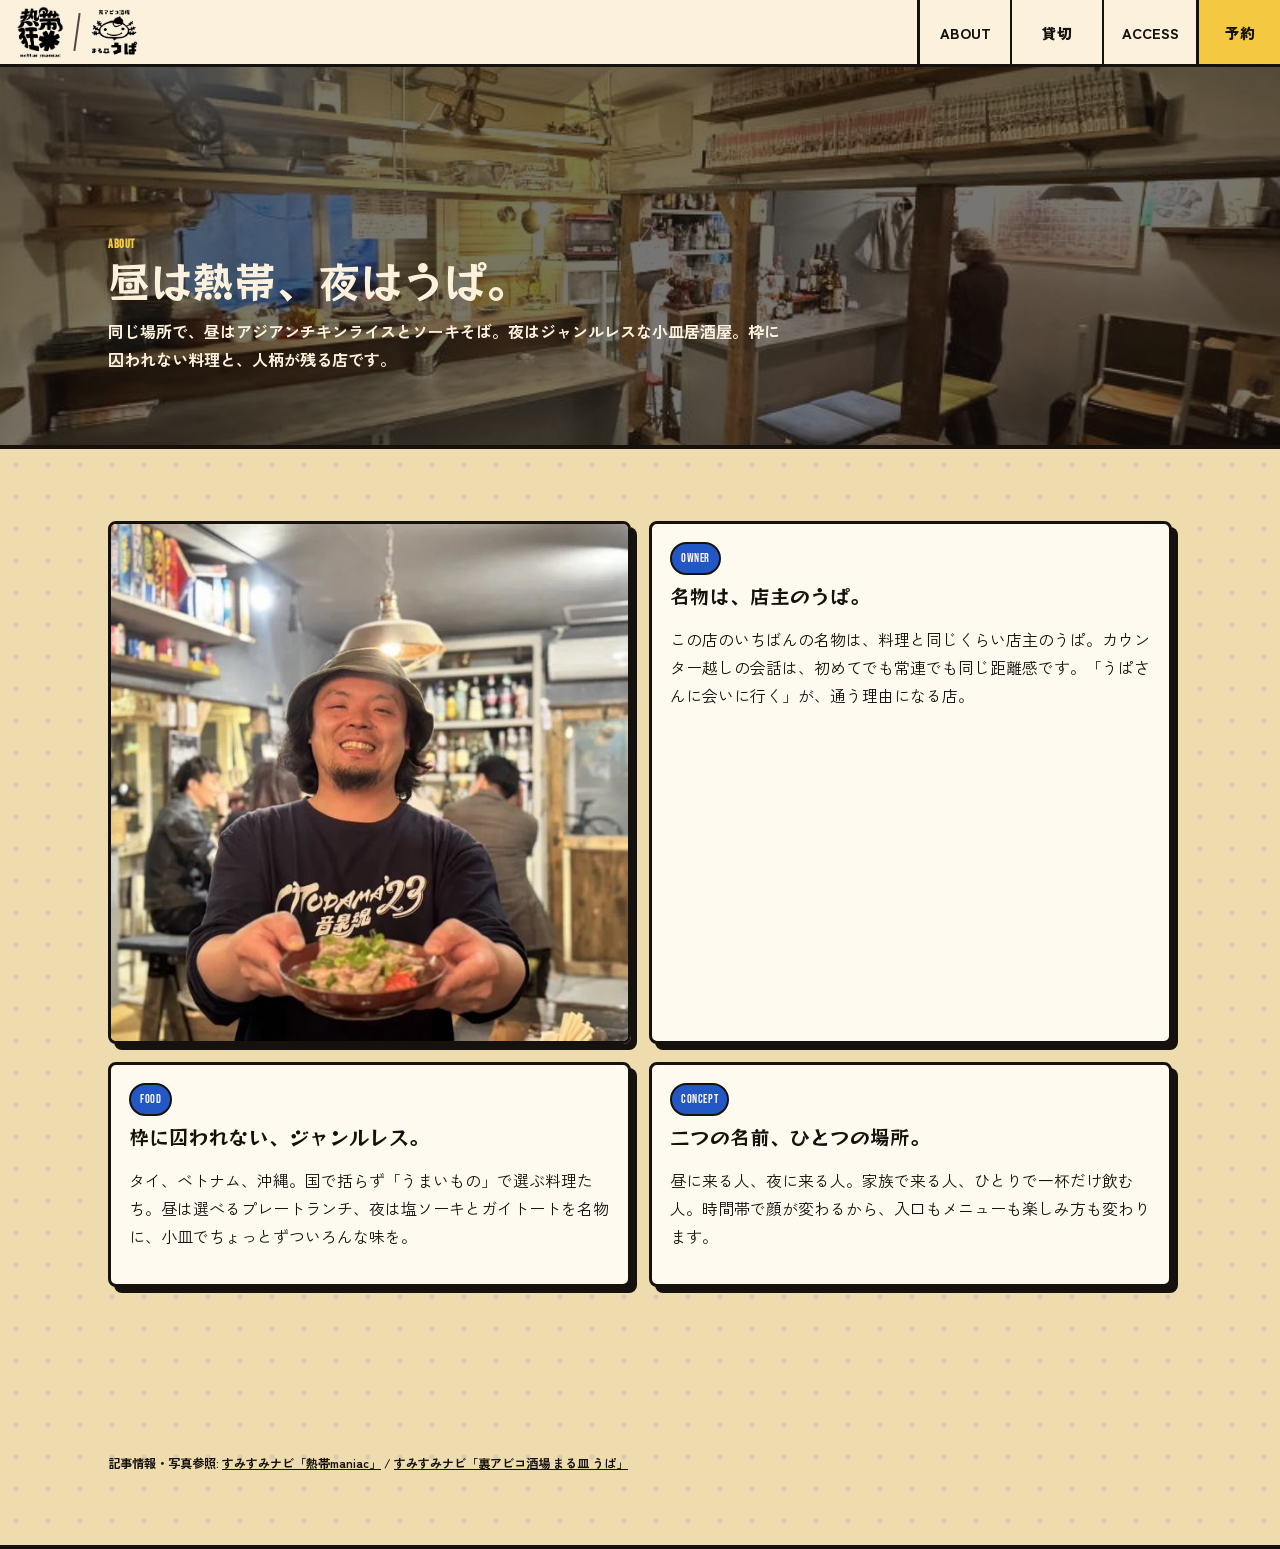
==== about.html @ b8cd82f9 "Add files via upload" ====
<!doctype html>
<html lang="ja">
  <head>
    <meta charset="utf-8" />
    <meta name="viewport" content="width=device-width, initial-scale=1, viewport-fit=cover" />
    <meta name="description" content="熱帯maniac / まる皿うぱのコンセプトと、昼夜で名前が変わる店のこと。" />
    <title>ABOUT | 熱帯maniac / まる皿うぱ</title>
    <link rel="icon" href="assets/favicon-32.png" type="image/png" sizes="32x32" />
    <link rel="apple-touch-icon" href="assets/favicon-180.png" />
    <!-- OGP: 公開ドメインが決まったら og:image を絶対URLに差し替える -->
    <meta property="og:type" content="website" />
    <meta property="og:site_name" content="熱帯maniac / まる皿うぱ" />
    <meta property="og:title" content="ABOUT | 熱帯maniac / まる皿うぱ" />
    <meta property="og:description" content="店主うぱの人柄と、枠に囚われないジャンルレスな料理。昼夜で名前が変わる店のこと。" />
    <meta property="og:locale" content="ja_JP" />
    <meta property="og:image" content="https://REPLACE-WITH-DOMAIN.example/assets/upa-owner.jpg" />
    <meta name="twitter:card" content="summary_large_image" />
    <link rel="preconnect" href="https://fonts.googleapis.com" />
    <link rel="preconnect" href="https://fonts.gstatic.com" crossorigin />
    <link
      href="https://fonts.googleapis.com/css2?family=Bebas+Neue&family=RocknRoll+One&family=Zen+Kaku+Gothic+New:wght@400;500;700;900&display=swap"
      rel="stylesheet"
    />
    <link rel="stylesheet" href="styles.css" />
  </head>
  <body data-page="sub">
    <header class="site-header">
      <a class="brand" href="index.html" aria-label="トップへ">
        <img class="brand-logo brand-logo-lunch" src="assets/logo-nettai-maniac.png" alt="熱帯maniac" />
        <span class="brand-separator" aria-hidden="true"></span>
        <img class="brand-logo brand-logo-night" src="assets/logo-maruzara-upa.png" alt="裏アビコ酒場 まる皿うぱ" />
      </a>
      <nav class="header-nav" aria-label="主要メニュー">
        <a href="about.html">ABOUT</a>
        <a href="party.html">貸切</a>
        <a href="access.html">ACCESS</a>
      </nav>
      <a class="header-reserve" href="https://www.instagram.com/maruzara_upa/" target="_blank" rel="noopener">予約</a>
    </header>

    <main>
      <section class="sub-hero photo-hero">
        <img src="assets/article-night-interior.jpg" alt="" />
        <div class="section-inner">
          <p class="section-kicker">ABOUT</p>
          <h1>昼は熱帯、夜はうぱ。</h1>
          <p>
            同じ場所で、昼はアジアンチキンライスとソーキそば。夜はジャンルレスな小皿居酒屋。枠に囚われない料理と、人柄が残る店です。
          </p>
        </div>
      </section>

      <section class="sub-section">
        <div class="section-inner about-layout">
          <img src="assets/upa-owner.jpg" alt="ウパさんが料理を差し出している写真" loading="lazy" decoding="async" />
          <div class="info-card">
            <p class="stamp">OWNER</p>
            <h2>名物は、店主のうぱ。</h2>
            <p>
              この店のいちばんの名物は、料理と同じくらい店主のうぱ。カウンター越しの会話は、初めてでも常連でも同じ距離感です。「うぱさんに会いに行く」が、通う理由になる店。
            </p>
          </div>
          <div class="info-card">
            <p class="stamp">FOOD</p>
            <h2>枠に囚われない、ジャンルレス。</h2>
            <p>
              タイ、ベトナム、沖縄。国で括らず「うまいもの」で選ぶ料理たち。昼は選べるプレートランチ、夜は塩ソーキとガイトートを名物に、小皿でちょっとずついろんな味を。
            </p>
          </div>
          <div class="info-card">
            <p class="stamp">CONCEPT</p>
            <h2>二つの名前、ひとつの場所。</h2>
            <p>
              昼に来る人、夜に来る人。家族で来る人、ひとりで一杯だけ飲む人。時間帯で顔が変わるから、入口もメニューも楽しみ方も変わります。
            </p>
          </div>
        </div>
        <div class="section-inner">
          <p class="source-note">
            記事情報・写真参照:
            <a href="https://sumi2.jp/open-close/nettai-maniac/" target="_blank" rel="noopener">すみすみナビ「熱帯maniac」</a>
            /
            <a href="https://sumi2.jp/open-close/uraabiko-maruzara-upa-open/" target="_blank" rel="noopener">すみすみナビ「裏アビコ酒場 まる皿 うぱ」</a>
          </p>
        </div>
      </section>
    </main>

    <nav class="mobile-cta" aria-label="固定アクション">
      <a href="about.html">ABOUT</a>
      <a href="party.html">貸切</a>
      <a href="access.html">ACCESS</a>
      <a class="mobile-cta-reserve" href="https://www.instagram.com/maruzara_upa/" target="_blank" rel="noopener">予約</a>
    </nav>

    <script src="script.js"></script>
  </body>
</html>
---- styles.css ----
:root {
  --ink: #15120e;
  --paper: #fbf1dd;
  --paper-deep: #efdcae;
  --white: #fffaf0;
  --yellow: #f4c841;
  --green: #159b68;
  --red: #e7472f;
  --blue: #2357c6;
  /* 白文字を載せる背景・紙の上の文字用(コントラストAA確保) */
  --green-deep: #10835a;
  --red-deep: #c0341d;
  --shadow: rgba(21, 18, 14, 0.28);
  --header-height: 64px;
  --cta-height: 58px;
  /* ホームインジケータ等の切り欠きぶん。非対応端末は0pxにフォールバック */
  --safe-bottom: env(safe-area-inset-bottom, 0px);
  --fv-ease: cubic-bezier(0.22, 0.9, 0.3, 1);

  /* 本文=角ゴ / 見出し=看板ポップ体 / 英字・価格=ポスター体 */
  --font-body:
    "Zen Kaku Gothic New",
    "Hiragino Kaku Gothic ProN",
    "Hiragino Sans",
    "Yu Gothic",
    Meiryo,
    system-ui,
    sans-serif;
  --font-display: "RocknRoll One", var(--font-body);
  --font-latin: "Bebas Neue", var(--font-display);
}

* {
  box-sizing: border-box;
}

html {
  scroll-behavior: smooth;
}

body {
  margin: 0;
  padding-bottom: calc(var(--cta-height) + var(--safe-bottom));
  color: var(--ink);
  background:
    radial-gradient(circle at 1px 1px, rgba(21, 18, 14, 0.14) 1px, transparent 0) 0 0 / 9px 9px,
    var(--paper);
  font-family: var(--font-body);
  letter-spacing: 0;
}

body[data-page="home"] {
  height: 100svh;
  padding-bottom: 0;
  overflow: hidden;
  overscroll-behavior: none;
}

img {
  display: block;
  max-width: 100%;
}

a {
  color: inherit;
}

button,
a {
  -webkit-tap-highlight-color: transparent;
}

.visually-hidden {
  position: absolute;
  width: 1px;
  height: 1px;
  margin: -1px;
  padding: 0;
  overflow: hidden;
  clip: rect(0 0 0 0);
  white-space: nowrap;
  border: 0;
}

.skip-link {
  position: fixed;
  top: 8px;
  left: 8px;
  z-index: 100;
  transform: translateY(-140%);
  padding: 10px 12px;
  color: var(--white);
  background: var(--ink);
}

.skip-link:focus {
  transform: translateY(0);
}

/* ------------------------------ header ------------------------------ */

.site-header {
  position: sticky;
  top: 0;
  z-index: 50;
  display: flex;
  min-height: var(--header-height);
  background: rgba(251, 241, 221, 0.96);
  border-bottom: 3px solid var(--ink);
  backdrop-filter: blur(8px);
}

.brand {
  display: flex;
  align-items: center;
  gap: 8px;
  min-height: var(--header-height);
  min-width: 0;
  padding: 0 10px;
  text-decoration: none;
}

.brand-logo {
  flex: 0 0 auto;
  width: 44px;
  height: 44px;
  object-fit: contain;
}

.brand-separator {
  flex: 0 0 auto;
  width: 2px;
  height: 32px;
  background: var(--ink);
  transform: rotate(8deg);
  opacity: 0.75;
}

.header-nav {
  display: flex;
  margin-left: auto;
  border-left: 3px solid var(--ink);
}

.header-nav a {
  display: grid;
  place-items: center;
  min-width: 54px;
  padding: 0 8px;
  border-right: 2px solid var(--ink);
  font-size: 0.72rem;
  font-weight: 950;
  text-decoration: none;
}

.header-nav a:last-child {
  border-right: 0;
}

.header-reserve {
  display: grid;
  place-items: center;
  min-width: 58px;
  padding: 0 10px;
  color: var(--ink);
  background: var(--yellow);
  border-left: 3px solid var(--ink);
  font-size: 0.78rem;
  font-weight: 950;
  text-decoration: none;
}

/* --------------------------- first view ----------------------------- */

.fv {
  display: flex;
  flex-direction: column;
  height: calc(100svh - var(--header-height) - var(--cta-height) - var(--safe-bottom));
}

.fv-tabbar {
  background: var(--white);
  border-bottom: 3px solid var(--ink);
}

.fv-tabs {
  display: grid;
  grid-template-columns: 1fr auto 1fr;
}

/* tablistの中身(タブ2つ)をグリッドに直接参加させ、UPAボタンを中央に挟む */
.fv-tablist {
  display: contents;
}

.fv-tab-lunch {
  order: 1;
}

.fv-home {
  order: 2;
}

.fv-tab-night {
  order: 3;
}

.fv-tab {
  min-width: 0;
  min-height: 46px;
  appearance: none;
  border: 0;
  color: var(--ink);
  background: var(--white);
  font: inherit;
  font-size: 0.82rem;
  font-weight: 950;
  cursor: pointer;
  transition: background-color 0.25s ease, color 0.25s ease;
}

.fv-tab-lunch.is-active {
  background: var(--green-deep);
  color: var(--white);
}

.fv-tab-night.is-active {
  background: var(--red-deep);
  color: var(--white);
}

.fv-home {
  display: grid;
  place-items: center;
  width: 52px;
  appearance: none;
  border: 0;
  border-right: 3px solid var(--ink);
  border-left: 3px solid var(--ink);
  color: var(--ink);
  background: var(--paper);
  font: inherit;
  font-size: 0.68rem;
  font-weight: 950;
  cursor: pointer;
  transition: background-color 0.25s ease;
}

.fv-home.is-active {
  background: var(--yellow);
}

.fv-viewport {
  position: relative;
  flex: 1;
  min-height: 0;
  overflow: hidden;
  background: var(--ink);
  touch-action: pan-y;
  cursor: grab;
}

.fv-viewport:has(.fv-track.is-dragging) {
  cursor: grabbing;
}

.fv-viewport img {
  user-select: none;
  -webkit-user-drag: none;
}

.fv-track {
  display: flex;
  width: 300%;
  height: 100%;
  transform: translateX(-33.3333%);
  transition: transform 420ms var(--fv-ease);
}

.fv-track.is-dragging {
  transition: none;
}

.fv-panel {
  position: relative;
  flex: 0 0 calc(100% / 3);
  min-width: 0;
  height: 100%;
  overflow: hidden;
}

.fv-panel-scroll {
  height: 100%;
  overflow-y: auto;
  scroll-snap-type: y proximity;
  overscroll-behavior: contain;
  scrollbar-width: none;
  -ms-overflow-style: none;
}

.fv-panel-scroll::-webkit-scrollbar {
  width: 0;
  height: 0;
}

/* --------------------------- cover panel ---------------------------- */

.fv-cover {
  display: grid;
  grid-template-columns: 1fr 1fr;
}

.cover-half {
  position: relative;
  min-width: 0;
  appearance: none;
  border: 0;
  padding: 0;
  overflow: hidden;
  background: var(--ink);
  cursor: pointer;
}

.cover-lunch {
  border-right: 3px solid var(--ink);
}

.cover-half img {
  width: 100%;
  height: 100%;
  object-fit: cover;
  opacity: 0.85;
  filter: saturate(1.02) contrast(1.04);
  transform: scale(1.02);
  transition: opacity 0.25s ease, transform 0.6s var(--fv-ease);
}

.cover-half:hover img,
.cover-half:focus-visible img {
  opacity: 1;
  transform: scale(1.06);
}

.cover-half::after {
  content: "";
  position: absolute;
  inset: 0;
  background: linear-gradient(0deg, rgba(21, 18, 14, 0.8), rgba(21, 18, 14, 0.18) 46%, rgba(21, 18, 14, 0.1));
}

.cover-label {
  position: absolute;
  right: 10px;
  bottom: 74px;
  left: 10px;
  z-index: 2;
  display: grid;
  justify-items: center;
  gap: 6px;
  color: var(--white);
  text-align: center;
}

.cover-badge {
  display: grid;
  place-items: center;
  width: 40px;
  height: 40px;
  color: var(--ink);
  border: 3px solid var(--ink);
  border-radius: 50%;
  font-size: 0.88rem;
  font-weight: 950;
}

.badge-lunch {
  background: var(--yellow);
}

.badge-night {
  background: var(--red-deep);
  color: var(--white);
}

.cover-name {
  font-size: 1.02rem;
  font-weight: 950;
  text-shadow: 0 2px 8px rgba(21, 18, 14, 0.7);
}

.cover-hours {
  font-size: 0.76rem;
  font-weight: 800;
  opacity: 0.9;
}

.cover-center {
  position: absolute;
  top: 19%;
  left: 50%;
  z-index: 3;
  translate: -50% 0;
  width: max-content;
  max-width: calc(100% - 32px);
  padding: 12px 14px;
  color: var(--ink);
  text-align: center;
  background:
    radial-gradient(circle at 2px 2px, rgba(21, 18, 14, 0.16) 1px, transparent 0) 0 0 / 8px 8px,
    rgba(255, 250, 240, 0.94);
  border: 3px solid var(--ink);
  border-radius: 8px;
  box-shadow: 4px 4px 0 var(--ink);
  pointer-events: none;
}

.cover-center h1 {
  margin: 0;
  font-size: 1.52rem;
  line-height: 1.15;
  font-weight: 950;
}

.cover-center p {
  margin: 6px 0 0;
  font-size: 0.68rem;
  font-weight: 800;
}

.cover-hint {
  position: absolute;
  bottom: 16px;
  left: 50%;
  z-index: 3;
  translate: -50% 0;
  display: inline-flex;
  align-items: center;
  gap: 10px;
  margin: 0;
  padding: 9px 14px;
  color: var(--ink);
  background: rgba(255, 250, 240, 0.92);
  border: 3px solid var(--ink);
  border-radius: 999px;
  box-shadow: 4px 4px 0 var(--ink);
  font-size: 0.76rem;
  font-weight: 950;
  white-space: nowrap;
  pointer-events: none;
}

.hint-arrow {
  width: 12px;
  height: 8px;
  background: currentColor;
}

.hint-left {
  clip-path: polygon(100% 0, 100% 100%, 0 50%);
  animation: hint-nudge-left 1.6s ease-in-out infinite;
}

.hint-right {
  clip-path: polygon(0 0, 0 100%, 100% 50%);
  animation: hint-nudge-right 1.6s ease-in-out infinite;
}

@keyframes hint-nudge-left {
  0%,
  100% {
    transform: translateX(0);
  }
  50% {
    transform: translateX(-4px);
  }
}

@keyframes hint-nudge-right {
  0%,
  100% {
    transform: translateX(0);
  }
  50% {
    transform: translateX(4px);
  }
}

/* --------------------------- tab panels ----------------------------- */

.panel-hero {
  position: relative;
  display: grid;
  place-items: center;
  min-height: 100%;
  padding: 24px 16px 88px;
  scroll-snap-align: start;
  overflow: hidden;
}

.concept-bg {
  position: absolute;
  inset: 0;
  z-index: 0;
  width: 100%;
  height: 100%;
  object-fit: cover;
  filter: saturate(1.04) contrast(1.04);
}

/* 写真を主役にするため覆いは薄めに。白文字の可読性ぶんだけ暗くする */
.panel-hero::after {
  content: "";
  position: absolute;
  inset: 0;
  z-index: 1;
  background: linear-gradient(0deg, rgba(21, 18, 14, 0.6), rgba(21, 18, 14, 0.12) 40%, rgba(21, 18, 14, 0.3));
}

.hero-brand {
  position: relative;
  z-index: 2;
  display: grid;
  justify-items: center;
  gap: 12px;
  padding: 0 8px;
  color: var(--white);
  text-align: center;
}

.hero-brand h2 {
  margin: 0;
  font-size: 2.1rem;
  line-height: 1.2;
  text-shadow: 0 3px 14px rgba(21, 18, 14, 0.75);
}

.hero-brand-logo {
  width: min(68vw, 300px);
  max-height: 38svh;
  object-fit: contain;
  opacity: 0.88;
  filter: brightness(0) invert(1) drop-shadow(0 4px 18px rgba(21, 18, 14, 0.6));
}

.hero-brand-logo-night {
  width: min(76vw, 340px);
}


.hero-scroll-cue {
  position: absolute;
  bottom: 18px;
  left: 50%;
  z-index: 2;
  translate: -50% 0;
  display: inline-flex;
  align-items: center;
  gap: 8px;
  padding: 10px 16px;
  appearance: none;
  color: var(--ink);
  background: rgba(255, 250, 240, 0.94);
  border: 3px solid var(--ink);
  border-radius: 999px;
  box-shadow: 4px 4px 0 var(--ink);
  font: inherit;
  font-size: 0.78rem;
  font-weight: 900;
  white-space: nowrap;
  cursor: pointer;
}

.panel-concept {
  padding: 28px 16px;
  background:
    radial-gradient(circle at 16px 16px, rgba(35, 87, 198, 0.13) 2px, transparent 3px) 0 0 / 32px 32px,
    var(--paper-deep);
  border-top: 4px solid var(--ink);
  scroll-snap-align: start;
}

.concept-copy {
  width: min(100%, 560px);
  margin: 0 auto;
  padding: 16px;
  color: var(--ink);
  background:
    radial-gradient(circle at 2px 2px, rgba(21, 18, 14, 0.16) 1px, transparent 0) 0 0 / 8px 8px,
    rgba(255, 250, 240, 0.95);
  border: 3px solid var(--ink);
  border-radius: 8px;
  box-shadow: 6px 6px 0 var(--ink);
}

.concept-copy h3 {
  margin: 10px 0 8px;
  font-size: 1.62rem;
  line-height: 1.14;
  font-weight: 950;
}

.concept-copy > p:not(.stamp) {
  margin: 0;
  font-size: 0.9rem;
  line-height: 1.75;
  font-weight: 800;
}

/* スクロールで現れる(JSがis-waitingを付け、見えたらis-revealedに) */
.js-reveal {
  transition: opacity 640ms ease, transform 640ms var(--fv-ease);
}

.js-reveal.is-waiting {
  opacity: 0;
  transform: translateY(20px);
}

.scroll-hint-arrow {
  width: 12px;
  height: 8px;
  background: currentColor;
  clip-path: polygon(0 0, 100% 0, 50% 100%);
  animation: hint-nudge-down 1.6s ease-in-out infinite;
}

@keyframes hint-nudge-down {
  0%,
  100% {
    transform: translateY(0);
  }
  50% {
    transform: translateY(4px);
  }
}

.panel-details {
  display: grid;
  grid-template-columns: min(100%, 560px);
  justify-content: center;
  align-content: start;
  min-height: 100%;
  padding: 24px 16px calc(96px + var(--safe-bottom));
  background:
    radial-gradient(circle at 16px 16px, rgba(35, 87, 198, 0.13) 2px, transparent 3px) 0 0 / 32px 32px,
    var(--paper-deep);
  border-top: 4px solid var(--ink);
  scroll-snap-align: start;
}

/* チップ類はグリッドで引き伸ばさず内容幅のまま左揃え */
.panel-details .tag,
.panel-details .stamp {
  justify-self: start;
}

.panel-details h3 {
  margin: 0 0 14px;
  font-size: 1.5rem;
  line-height: 1.2;
  font-weight: 950;
}

.party-callout,
.notice-callout {
  display: grid;
  gap: 10px;
  margin-top: 18px;
  padding: 16px;
  background:
    repeating-linear-gradient(-8deg, rgba(231, 71, 47, 0.08) 0 10px, transparent 10px 20px),
    var(--white);
  border: 3px solid var(--ink);
  border-radius: 8px;
  box-shadow: 6px 6px 0 var(--ink);
}

.notice-callout {
  background: var(--white);
}

.party-callout p:not(.stamp),
.notice-callout p:not(.stamp) {
  margin: 0;
  font-size: 0.9rem;
  line-height: 1.7;
  font-weight: 800;
}

/* ----------------------------- メニュー ------------------------------ */

.menu-paper {
  margin-top: 18px;
}

.menu-paper-toggle {
  display: flex;
  align-items: center;
  justify-content: center;
  gap: 8px;
  min-height: 46px;
  padding: 11px 13px;
  appearance: none;
  list-style: none;
  color: var(--ink);
  background: var(--white);
  border: 3px solid var(--ink);
  border-radius: 6px;
  box-shadow: 4px 4px 0 var(--ink);
  font-size: 0.86rem;
  font-weight: 950;
  cursor: pointer;
}

.menu-paper-toggle::-webkit-details-marker {
  display: none;
}

.menu-paper-toggle-icon {
  width: 10px;
  height: 7px;
  background: currentColor;
  clip-path: polygon(0 0, 100% 0, 50% 100%);
  transition: transform 0.2s ease;
}

.menu-paper[open] .menu-paper-toggle-icon {
  transform: rotate(180deg);
}

.menu-images {
  display: grid;
  gap: 14px;
  margin-top: 14px;
}

.menu-image-card {
  display: grid;
  overflow: hidden;
  color: var(--ink);
  background: var(--white);
  border: 3px solid var(--ink);
  border-radius: 8px;
  box-shadow: 6px 6px 0 var(--ink);
  text-decoration: none;
}

.menu-image-card img {
  display: block;
  width: 100%;
  height: auto;
  background: var(--white);
}

.menu-image-card span {
  display: block;
  padding: 10px 12px;
  background: var(--yellow);
  border-top: 3px solid var(--ink);
  font-size: 0.86rem;
  font-weight: 950;
}

.menu-feature,
.menu-group {
  margin-top: 18px;
  padding: 16px;
  background: var(--white);
  border: 3px solid var(--ink);
  border-radius: 8px;
  box-shadow: 6px 6px 0 var(--ink);
}

.menu-feature {
  background:
    linear-gradient(-24deg, transparent 0 62%, rgba(21, 155, 104, 0.12) 62%),
    var(--white);
}

.menu-feature h4 {
  margin: 0 0 4px;
  font-size: 1.32rem;
  line-height: 1.2;
  font-weight: 950;
}

.menu-feature-sub {
  margin: 0;
  font-size: 0.82rem;
  font-weight: 800;
}

.plate-prices {
  display: grid;
  grid-template-columns: repeat(3, minmax(0, 1fr));
  margin: 12px 0 0;
  overflow: hidden;
  background: var(--paper);
  border: 3px solid var(--ink);
  border-radius: 6px;
}

.plate-prices > div {
  display: grid;
  justify-items: center;
  align-content: center;
  gap: 2px;
  padding: 10px 6px;
  border-right: 2px solid var(--ink);
  text-align: center;
}

.plate-prices > div:last-child {
  border-right: 0;
}

.plate-prices span {
  font-size: 0.72rem;
  font-weight: 950;
}

.plate-prices strong {
  font-size: 1.05rem;
  font-weight: 950;
}

.menu-choices-title {
  margin: 14px 0 8px;
  font-size: 0.8rem;
  font-weight: 950;
}

.menu-choices {
  display: grid;
  grid-template-columns: repeat(2, minmax(0, 1fr));
  gap: 8px;
  margin: 0;
  padding: 0;
  list-style: none;
}

.menu-choices li {
  display: flex;
  flex-wrap: wrap;
  align-items: center;
  justify-content: center;
  gap: 2px 6px;
  min-height: 40px;
  padding: 6px 10px;
  text-align: center;
  background: var(--paper);
  border: 2px solid var(--ink);
  border-radius: 999px;
  font-size: 0.78rem;
  line-height: 1.3;
  font-weight: 950;
}

.menu-choices em {
  font-style: normal;
  color: var(--red-deep);
  font-size: 0.72rem;
  font-weight: 950;
  white-space: nowrap;
}

.menu-group-title {
  display: flex;
  flex-wrap: wrap;
  align-items: baseline;
  gap: 4px 10px;
  margin: 0 0 4px;
  font-size: 1.08rem;
  font-weight: 950;
}

.menu-group-title span {
  font-size: 0.72rem;
  font-weight: 800;
}

.menu-list {
  display: grid;
  gap: 12px;
  margin: 8px 0 0;
  padding: 0;
  list-style: none;
}

.menu-row {
  display: flex;
  align-items: baseline;
  gap: 8px;
}

.menu-name {
  font-size: 0.95rem;
  font-weight: 950;
}

.menu-leader {
  flex: 1;
  min-width: 24px;
  align-self: flex-end;
  margin-bottom: 5px;
  border-bottom: 2px dotted var(--ink);
}

.menu-price {
  font-size: 0.95rem;
  font-weight: 950;
  white-space: nowrap;
}

.menu-desc {
  margin: 2px 0 0;
  font-size: 0.78rem;
  line-height: 1.6;
  font-weight: 800;
}

.menu-notes {
  display: grid;
  gap: 6px;
  margin: 18px 0 0;
  padding-left: 1.1em;
  font-size: 0.78rem;
  line-height: 1.6;
  font-weight: 800;
}

/* ------------------------- arrows (前/次) ---------------------------- */

.fv-arrow {
  position: absolute;
  top: 50%;
  z-index: 5;
  translate: 0 -50%;
  display: inline-flex;
  align-items: center;
  gap: 6px;
  padding: 10px 10px;
  appearance: none;
  color: var(--ink);
  background: rgba(255, 250, 240, 0.92);
  border: 3px solid var(--ink);
  border-radius: 999px;
  box-shadow: 3px 3px 0 var(--ink);
  font: inherit;
  font-size: 0.78rem;
  font-weight: 950;
  cursor: pointer;
  transition: opacity 0.25s ease, visibility 0.25s ease;
}

.fv-arrow-left {
  left: 10px;
}

.fv-arrow-right {
  right: 10px;
}

.fv-arrow.is-hidden {
  opacity: 0;
  visibility: hidden;
  pointer-events: none;
}

.fv-arrow-tri {
  width: 8px;
  height: 12px;
  background: currentColor;
}

.fv-arrow-left .fv-arrow-tri {
  clip-path: polygon(100% 0, 100% 100%, 0 50%);
}

.fv-arrow-right .fv-arrow-tri {
  clip-path: polygon(0 0, 0 100%, 100% 50%);
}

/* ------------------------ shared components ------------------------- */

.section-kicker,
.stamp,
.tag {
  margin: 0 0 9px;
  font-size: 0.76rem;
  line-height: 1.2;
  font-weight: 950;
}

.stamp {
  display: inline-flex;
  min-height: 26px;
  align-items: center;
  padding: 4px 9px;
  color: var(--white);
  background: var(--blue);
  border: 2px solid var(--ink);
  border-radius: 999px;
}

.stamp-lunch {
  background: var(--green-deep);
}

.stamp-night {
  background: var(--red-deep);
}

.tag {
  display: inline-flex;
  padding: 4px 8px;
  color: var(--white);
  background: var(--green-deep);
  border: 2px solid var(--ink);
}

.tag-lunch {
  background: var(--green-deep);
}

.tag-night {
  background: var(--red-deep);
}

.detail-list {
  display: grid;
  gap: 8px;
  margin: 12px 0 0;
}

.detail-list div {
  display: grid;
  grid-template-columns: 48px 1fr;
  gap: 10px;
}

.detail-list dt,
.detail-list dd {
  margin: 0;
  font-size: 0.84rem;
  line-height: 1.5;
}

.detail-list dt {
  font-weight: 950;
}

.hero-actions {
  display: grid;
  gap: 10px;
  margin-top: 18px;
}

.btn {
  display: inline-flex;
  align-items: center;
  justify-content: center;
  min-height: 46px;
  padding: 11px 13px;
  color: var(--ink);
  border: 3px solid var(--ink);
  border-radius: 6px;
  font-size: 0.88rem;
  line-height: 1.2;
  font-weight: 950;
  text-align: center;
  text-decoration: none;
  box-shadow: 4px 4px 0 var(--ink);
}

.btn-primary {
  background: var(--yellow);
}

.btn-secondary {
  background: var(--white);
}

.btn-ghost {
  display: flex;
  width: 100%;
  margin-top: 12px;
  appearance: none;
  background: var(--paper);
  font: inherit;
  font-weight: 950;
  cursor: pointer;
}

.seat-note {
  display: grid;
  gap: 10px;
  margin-top: 18px;
}

.seat-note article {
  display: grid;
  grid-template-columns: 42px 1fr;
  gap: 4px 12px;
  align-items: start;
  padding: 12px;
  background: var(--white);
  border: 2px solid var(--ink);
  border-radius: 8px;
}

.seat-note .seat-icon {
  grid-row: span 2;
  width: 42px;
  height: 42px;
}

.seat-note h4 {
  margin: 0;
  font-size: 0.98rem;
  line-height: 1.25;
  font-weight: 950;
}

.seat-note p {
  margin: 0;
  font-size: 0.86rem;
  line-height: 1.7;
}

.seat-icon {
  display: grid;
  place-items: center;
  width: 46px;
  height: 46px;
  color: var(--ink);
  background: var(--yellow);
  border: 3px solid var(--ink);
  border-radius: 50%;
  font-weight: 950;
}

.source-note {
  margin: 22px auto 0;
  font-size: 0.76rem;
  line-height: 1.7;
  font-weight: 800;
}

h1,
h2,
h3,
p,
li {
  overflow-wrap: anywhere;
}

/* ---------------------------- sub pages ----------------------------- */

.sub-section {
  background:
    radial-gradient(circle at 16px 16px, rgba(35, 87, 198, 0.13) 2px, transparent 3px) 0 0 / 32px 32px,
    var(--paper-deep);
  border-bottom: 4px solid var(--ink);
}

.section-inner {
  width: min(100%, 1120px);
  margin: 0 auto;
  padding: 44px 18px;
}

.section-kicker {
  color: var(--red-deep);
}

/* 暗いヒーロー写真の上では濃赤が沈むので黄色にする */
.sub-hero .section-kicker {
  color: var(--yellow);
}

.sub-hero h1 {
  margin: 0;
  font-size: 1.65rem;
  line-height: 1.18;
  font-weight: 950;
}

.access-grid,
.party-grid,
.about-layout {
  display: grid;
  gap: 18px;
}

.info-card {
  overflow: hidden;
  padding: 18px;
  background: var(--white);
  border: 3px solid var(--ink);
  border-radius: 8px;
  box-shadow: 6px 6px 0 var(--ink);
}

.info-card h2 {
  margin: 0;
  font-size: 1.22rem;
  line-height: 1.25;
  font-weight: 950;
}

.info-card p,
.sub-hero p {
  line-height: 1.75;
}

.sub-hero {
  position: relative;
  overflow: hidden;
  color: var(--paper);
  background: var(--ink);
  border-bottom: 4px solid var(--ink);
}

.sub-hero .section-inner {
  position: relative;
  z-index: 2;
  min-height: 42svh;
  display: grid;
  align-content: end;
}

.sub-hero p {
  max-width: 42rem;
  margin: 12px 0 0;
  font-weight: 800;
}

.photo-hero img {
  position: absolute;
  inset: 0;
  width: 100%;
  height: 100%;
  object-fit: cover;
  opacity: 0.42;
}

.party-grid .info-card,
.access-grid .info-card {
  display: grid;
  gap: 12px;
}

/* グリッド化したカード内でチップを引き伸ばさない */
.info-card .stamp {
  justify-self: start;
}

.interior-gallery {
  display: grid;
  gap: 18px;
  margin-top: 24px;
}

.interior-gallery img {
  width: 100%;
  aspect-ratio: 4 / 3;
  object-fit: cover;
  border: 3px solid var(--ink);
  border-radius: 8px;
  box-shadow: 6px 6px 0 var(--ink);
}

.callout-card {
  background:
    repeating-linear-gradient(-8deg, rgba(231, 71, 47, 0.08) 0 10px, transparent 10px 20px),
    var(--white);
}

.about-layout > img {
  width: 100%;
  aspect-ratio: 1;
  object-fit: cover;
  border: 3px solid var(--ink);
  border-radius: 8px;
  box-shadow: 6px 6px 0 var(--ink);
}

/* --------------------------- mobile CTA ----------------------------- */

.mobile-cta {
  position: fixed;
  right: 0;
  bottom: 0;
  left: 0;
  z-index: 60;
  display: grid;
  grid-template-columns: repeat(4, 1fr);
  min-height: var(--cta-height);
  padding-bottom: var(--safe-bottom);
  background: var(--yellow);
  border-top: 3px solid var(--ink);
}

.mobile-cta a {
  display: grid;
  place-items: center;
  padding: 8px;
  border-right: 2px solid var(--ink);
  font-size: 0.88rem;
  font-weight: 950;
  text-decoration: none;
}

.mobile-cta a:last-child {
  border-right: 0;
}

/* デスクトップの黄色い予約ボタンに相当する強調 */
.mobile-cta-reserve {
  color: var(--paper);
  background: var(--ink);
}

/* ------------------------- typography ------------------------------- */

/* 看板役: 見出し・タブ・店名・料理名はポップ体(1ウェイトのみなので400固定) */
.fv-tab,
.cover-center h1,
.cover-name,
.hero-brand h2,
.concept-copy h3,
.panel-details h3,
.menu-feature h4,
.menu-group-title,
.menu-name,
.seat-note h4,
.info-card h2,
.sub-hero h1,
.mobile-cta a {
  font-family: var(--font-display);
  font-weight: 400;
}

/* メニュー見出しの注記(〜付/無料など)は本文書体に戻す */
.menu-group-title span {
  font-family: var(--font-body);
  font-size: 0.72rem;
  font-weight: 700;
}

/* 値札役: 英字ラベルと価格はポスター体(和文が混ざる場合は自動で本文へフォールバック) */
.fv-home,
.stamp,
.tag,
.section-kicker,
.cover-hours,
.menu-price,
.plate-prices strong {
  font-family: var(--font-latin);
  font-weight: 500;
  letter-spacing: 0.05em;
}

.fv-home {
  font-size: 0.82rem;
}

.menu-price,
.plate-prices strong {
  font-size: 1.12rem;
}

/* 読み物役: 説明文はZen Kakuの700で(旧800指定は900に化けて重すぎるため) */
.concept-copy > p:not(.stamp),
.cover-center p,
.menu-feature-sub,
.menu-desc,
.menu-notes,
.source-note,
.sub-hero p,
.party-callout p:not(.stamp),
.notice-callout p:not(.stamp) {
  font-weight: 700;
}

/* -------------------------- media queries --------------------------- */

@media (max-width: 759px) {
  .site-header {
    justify-content: center;
  }

  .brand {
    margin: 0 auto;
  }

  .header-nav {
    display: none;
  }

  /* 下部固定バーの「予約」と重複するため非表示(常時表示同士でかぶるのを回避) */
  .header-reserve {
    display: none;
  }
}

@media (prefers-reduced-motion: reduce) {
  *,
  *::before,
  *::after {
    animation-duration: 0.01ms !important;
    animation-iteration-count: 1 !important;
    scroll-behavior: auto !important;
    transition-duration: 0.01ms !important;
  }
}

@media (min-width: 480px) {
  .hero-actions {
    grid-template-columns: repeat(2, minmax(0, 1fr));
  }
}

@media (min-width: 760px) {
  body {
    padding-bottom: 0;
  }

  .fv {
    height: calc(100svh - var(--header-height));
  }

  .brand {
    gap: 10px;
    padding: 0 14px;
  }

  .brand-logo {
    width: 52px;
    height: 52px;
  }

  .brand-separator {
    height: 38px;
  }

  .header-nav a {
    font-size: 0.92rem;
  }

  .header-reserve {
    min-width: 84px;
    padding: 0 18px;
    font-size: 0.92rem;
  }

  .header-nav a {
    min-width: 92px;
    padding: 0 16px;
  }

  .fv-tab {
    min-height: 52px;
    font-size: 0.95rem;
  }

  .fv-home {
    width: 64px;
    font-size: 0.95rem;
  }

  .cover-center {
    padding: 16px 20px;
  }

  .cover-center h1 {
    font-size: 2.8rem;
  }

  .cover-center p {
    font-size: 0.84rem;
  }

  .cover-label {
    bottom: 96px;
  }

  .cover-name {
    font-size: 1.5rem;
  }

  .cover-hours {
    font-size: 0.9rem;
  }

  .concept-copy {
    width: min(640px, 100%);
    padding: 24px;
  }

  .concept-copy h3 {
    font-size: 2.4rem;
  }

  .concept-copy > p:not(.stamp) {
    font-size: 1rem;
  }

  .panel-concept {
    padding: 44px 24px;
  }

  .hero-brand h2 {
    font-size: 3.4rem;
  }

  .hero-brand-logo {
    width: min(34vw, 380px);
  }

  .hero-brand-logo-night {
    width: min(38vw, 420px);
  }

  .panel-details {
    grid-template-columns: min(100%, 640px);
    padding: 40px 24px 72px;
  }

  .detail-list {
    grid-template-columns: repeat(2, minmax(0, 1fr));
  }

  .fv-arrow {
    font-size: 0.9rem;
    padding: 12px 14px;
  }

  .fv-arrow-left {
    left: 18px;
  }

  .fv-arrow-right {
    right: 18px;
  }

  .section-inner {
    padding: 72px 28px;
  }

  .sub-hero h1 {
    font-size: 2.65rem;
  }

  .access-grid,
  .about-layout {
    grid-template-columns: repeat(2, minmax(0, 1fr));
  }

  .party-grid {
    grid-template-columns: repeat(4, minmax(0, 1fr));
  }

  .interior-gallery {
    grid-template-columns: repeat(2, minmax(0, 1fr));
  }

  .mobile-cta {
    display: none;
  }
}

/* 横向きスマホなど高さが足りない画面での退避 */
@media (max-height: 480px) {
  .cover-center {
    top: 8%;
    padding: 10px 14px;
  }

  .cover-center h1 {
    font-size: 1.3rem;
  }

  .cover-center p {
    display: none;
  }

  .cover-label {
    bottom: 52px;
    gap: 4px;
  }

  .cover-badge {
    width: 30px;
    height: 30px;
    font-size: 0.74rem;
  }

  .cover-hours {
    display: none;
  }

  .cover-hint,
  .hero-scroll-cue {
    bottom: 8px;
    padding: 6px 12px;
    font-size: 0.7rem;
  }

  .hero-brand-logo {
    max-height: 40svh;
  }

  .panel-hero {
    padding-bottom: 56px;
  }
}
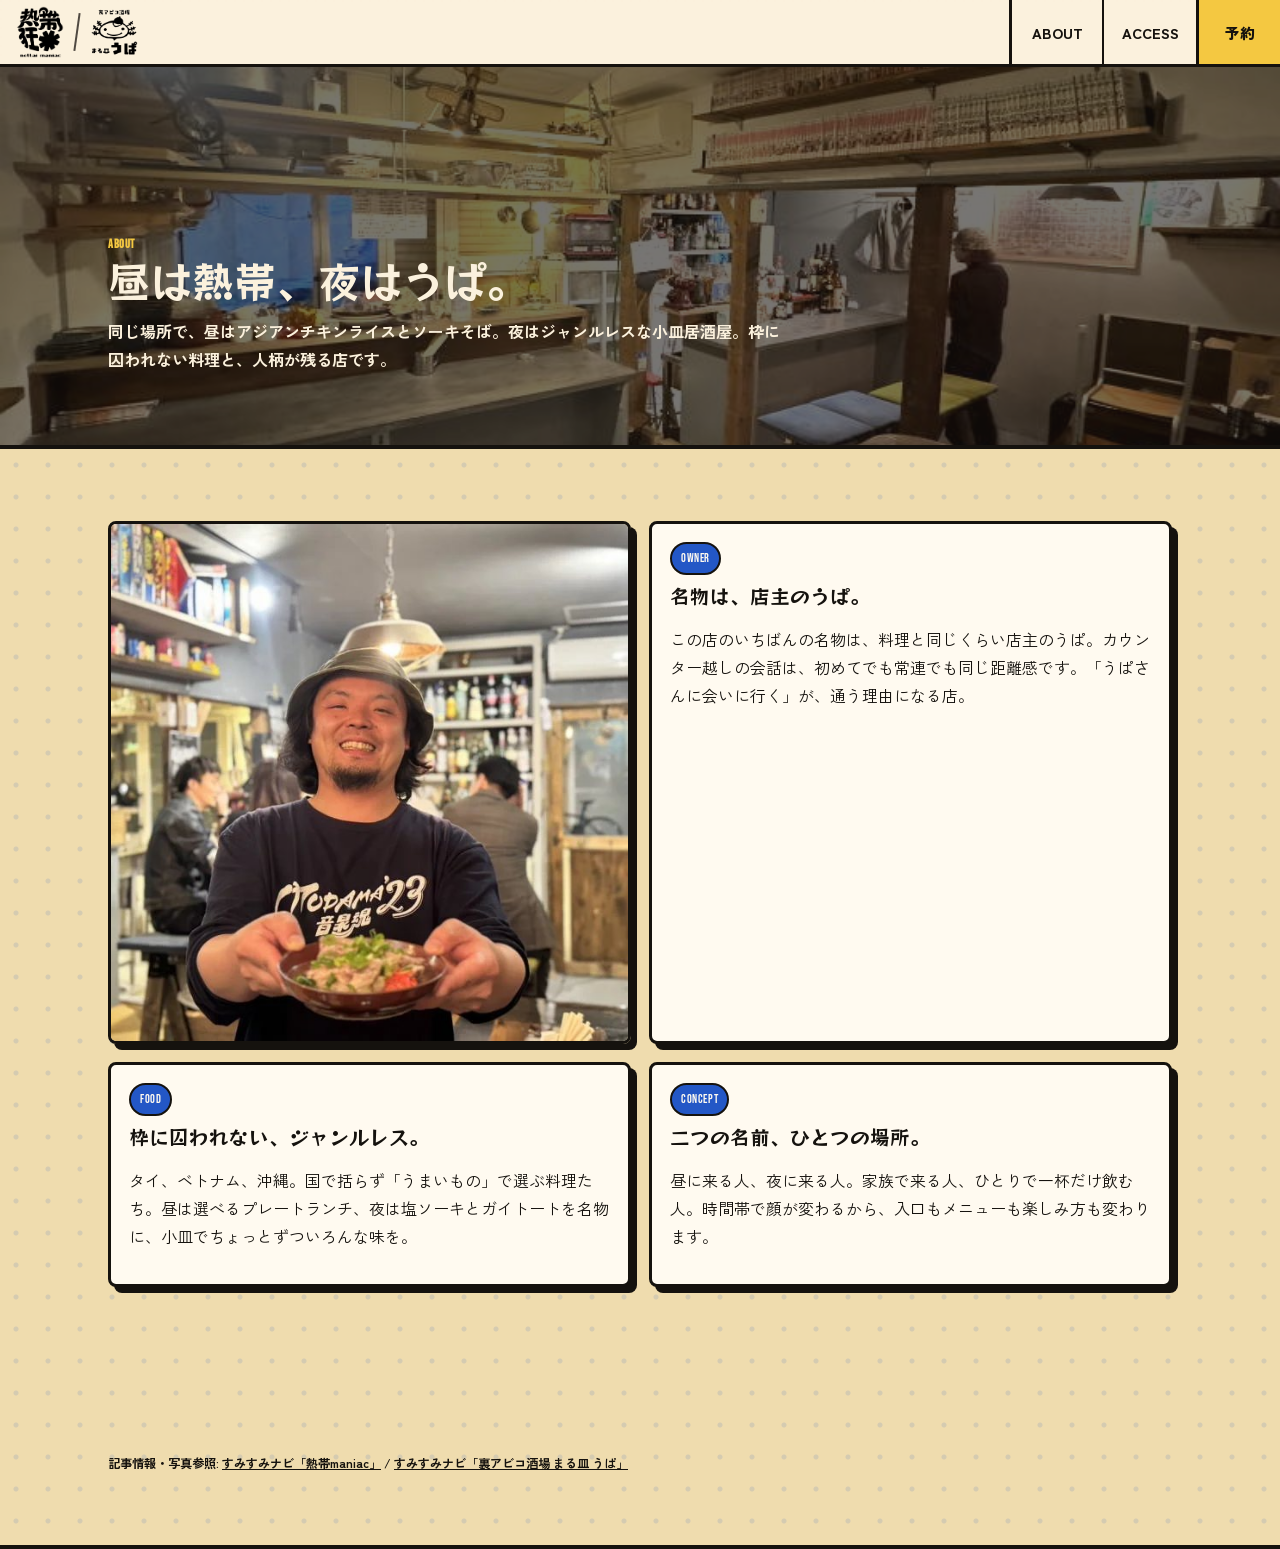
==== commit 3943097e: "Add files via upload" ====
--- a/about.html
+++ b/about.html
@@ -5,8 +5,8 @@
     <meta name="viewport" content="width=device-width, initial-scale=1, viewport-fit=cover" />
     <meta name="description" content="熱帯maniac / まる皿うぱのコンセプトと、昼夜で名前が変わる店のこと。" />
     <title>ABOUT | 熱帯maniac / まる皿うぱ</title>
-    <link rel="icon" href="assets/favicon-32.png" type="image/png" sizes="32x32" />
-    <link rel="apple-touch-icon" href="assets/favicon-180.png" />
+    <link rel="icon" href="assets/favicon-upa.png" type="image/png" />
+    <link rel="apple-touch-icon" href="assets/favicon-upa.png" />
     <!-- OGP: 公開ドメインが決まったら og:image を絶対URLに差し替える -->
     <meta property="og:type" content="website" />
     <meta property="og:site_name" content="熱帯maniac / まる皿うぱ" />
@@ -32,7 +32,6 @@
       </a>
       <nav class="header-nav" aria-label="主要メニュー">
         <a href="about.html">ABOUT</a>
-        <a href="party.html">貸切</a>
         <a href="access.html">ACCESS</a>
       </nav>
       <a class="header-reserve" href="https://www.instagram.com/maruzara_upa/" target="_blank" rel="noopener">予約</a>
@@ -88,7 +87,7 @@
 
     <nav class="mobile-cta" aria-label="固定アクション">
       <a href="about.html">ABOUT</a>
-      <a href="party.html">貸切</a>
+      <a href="index.html">TOP</a>
       <a href="access.html">ACCESS</a>
       <a class="mobile-cta-reserve" href="https://www.instagram.com/maruzara_upa/" target="_blank" rel="noopener">予約</a>
     </nav>
--- a/styles.css
+++ b/styles.css
@@ -374,7 +374,8 @@
 }
 
 .badge-lunch {
-  background: var(--yellow);
+  color: var(--white);
+  background: var(--green-deep);
 }
 
 .badge-night {
@@ -764,11 +765,19 @@
 .menu-feature,
 .menu-group {
   margin-top: 18px;
-  padding: 16px;
   background: var(--white);
   border: 3px solid var(--ink);
   border-radius: 8px;
   box-shadow: 6px 6px 0 var(--ink);
+}
+
+.menu-feature {
+  padding: 16px;
+}
+
+.menu-group {
+  padding: 0 16px 16px;
+  overflow: hidden;
 }
 
 .menu-feature {
@@ -864,25 +873,45 @@
   white-space: nowrap;
 }
 
+/* 長い選択肢もモバイルで一行に収める */
+.menu-choices .menu-choice-combo {
+  flex-wrap: nowrap;
+  gap: 4px;
+  padding-right: 6px;
+  padding-left: 6px;
+  font-size: 0.66rem;
+  white-space: nowrap;
+}
+
+.menu-choices .menu-choice-combo em {
+  font-size: 0.64rem;
+}
+
 .menu-group-title {
   display: flex;
   flex-wrap: wrap;
-  align-items: baseline;
+  align-items: center;
   gap: 4px 10px;
-  margin: 0 0 4px;
-  font-size: 1.08rem;
+  margin: 0 -16px 14px;
+  padding: 10px 14px 11px;
+  color: var(--white);
+  background: var(--green-deep);
+  border-bottom: 3px solid var(--ink);
+  font-size: 1.2rem;
+  line-height: 1.1;
   font-weight: 950;
 }
 
 .menu-group-title span {
-  font-size: 0.72rem;
+  font-size: 0.68rem;
   font-weight: 800;
+  opacity: 0.94;
 }
 
 .menu-list {
   display: grid;
   gap: 12px;
-  margin: 8px 0 0;
+  margin: 0;
   padding: 0;
   list-style: none;
 }
@@ -1345,7 +1374,7 @@
 /* メニュー見出しの注記(〜付/無料など)は本文書体に戻す */
 .menu-group-title span {
   font-family: var(--font-body);
-  font-size: 0.72rem;
+  font-size: 0.68rem;
   font-weight: 700;
 }
 
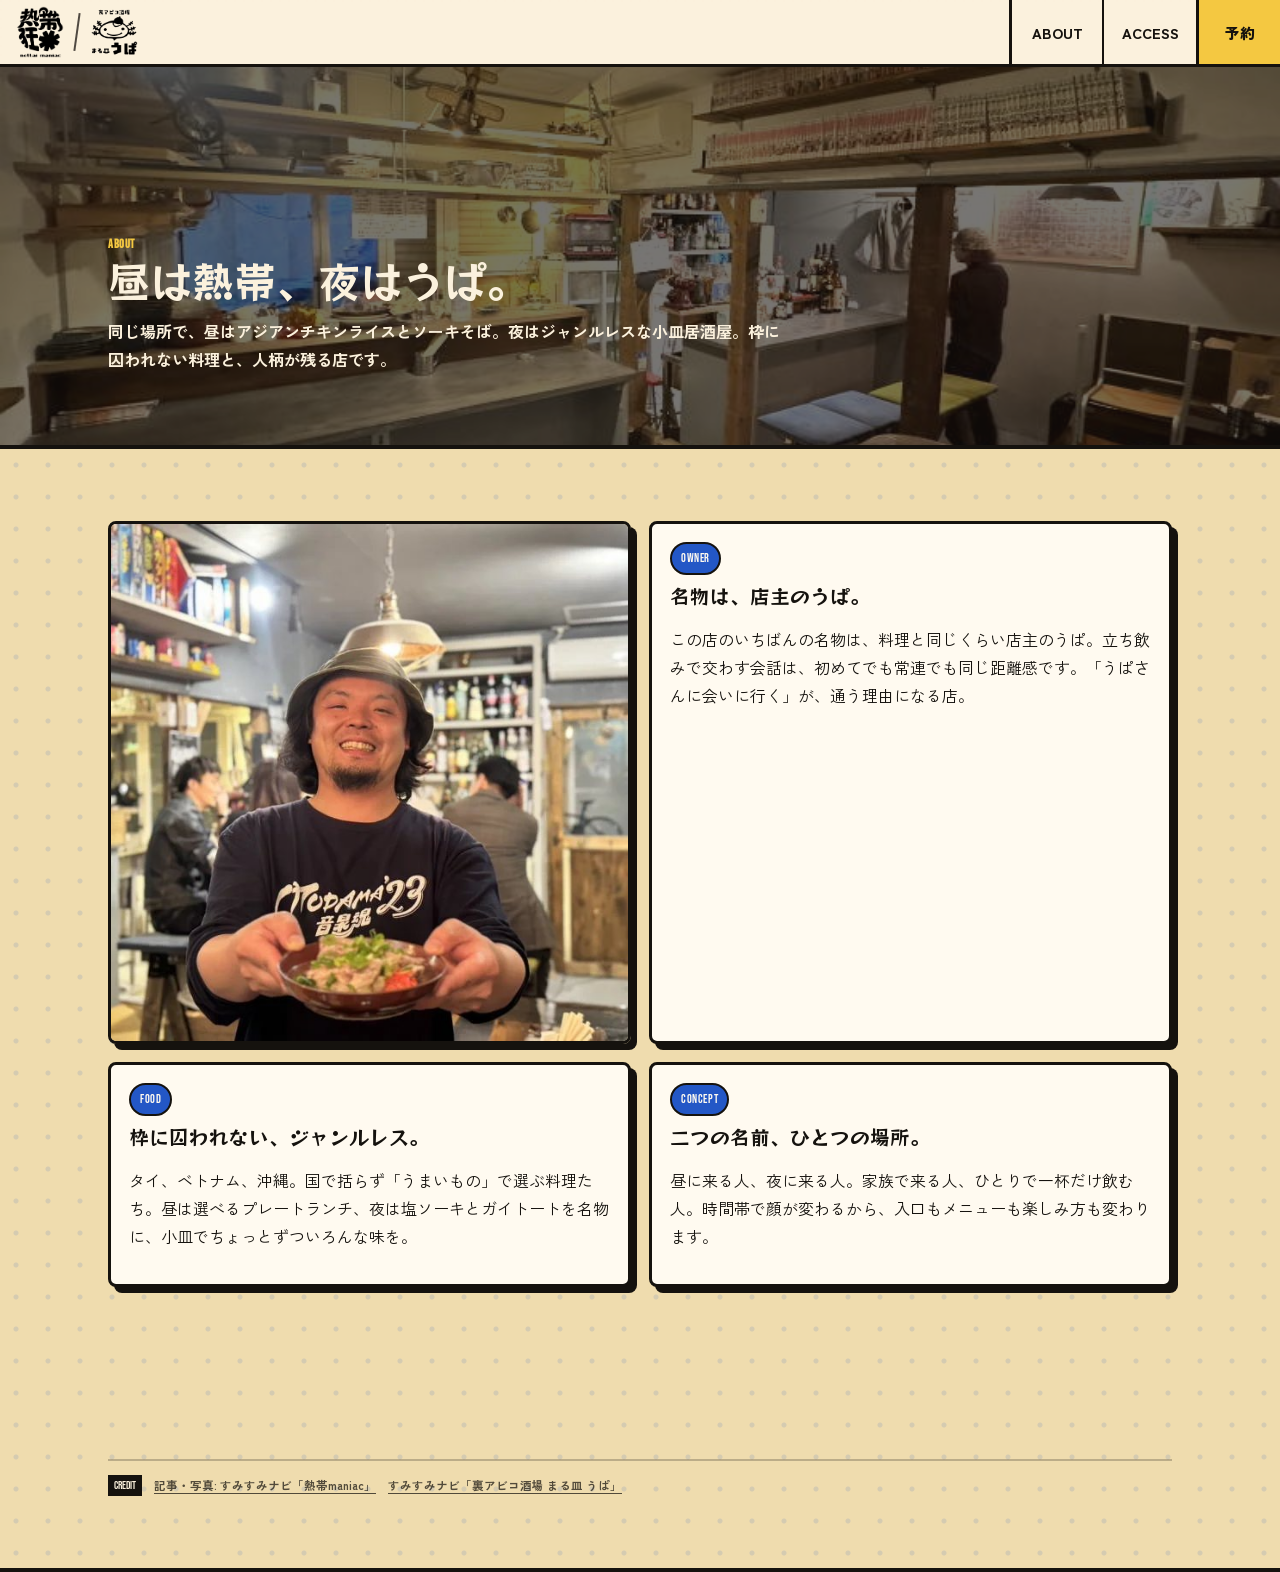
==== commit 09e95e89: "Add files via upload" ====
--- a/about.html
+++ b/about.html
@@ -7,21 +7,23 @@
     <title>ABOUT | 熱帯maniac / まる皿うぱ</title>
     <link rel="icon" href="assets/favicon-upa.png" type="image/png" />
     <link rel="apple-touch-icon" href="assets/favicon-upa.png" />
-    <!-- OGP: 公開ドメインが決まったら og:image を絶対URLに差し替える -->
+    <!-- OGP: GitHub Pagesの公開URLを使用 -->
     <meta property="og:type" content="website" />
     <meta property="og:site_name" content="熱帯maniac / まる皿うぱ" />
     <meta property="og:title" content="ABOUT | 熱帯maniac / まる皿うぱ" />
     <meta property="og:description" content="店主うぱの人柄と、枠に囚われないジャンルレスな料理。昼夜で名前が変わる店のこと。" />
     <meta property="og:locale" content="ja_JP" />
-    <meta property="og:image" content="https://REPLACE-WITH-DOMAIN.example/assets/upa-owner.jpg" />
+    <meta property="og:image" content="https://manny0825.github.io/UPA/assets/favicon-upa.png" />
+    <meta property="og:image:alt" content="まる皿うぱのロゴ" />
     <meta name="twitter:card" content="summary_large_image" />
+    <meta name="twitter:image" content="https://manny0825.github.io/UPA/assets/favicon-upa.png" />
     <link rel="preconnect" href="https://fonts.googleapis.com" />
     <link rel="preconnect" href="https://fonts.gstatic.com" crossorigin />
     <link
       href="https://fonts.googleapis.com/css2?family=Bebas+Neue&family=RocknRoll+One&family=Zen+Kaku+Gothic+New:wght@400;500;700;900&display=swap"
       rel="stylesheet"
     />
-    <link rel="stylesheet" href="styles.css" />
+    <link rel="stylesheet" href="styles.css?v=20260714-2" />
   </head>
   <body data-page="sub">
     <header class="site-header">
@@ -56,7 +58,7 @@
             <p class="stamp">OWNER</p>
             <h2>名物は、店主のうぱ。</h2>
             <p>
-              この店のいちばんの名物は、料理と同じくらい店主のうぱ。カウンター越しの会話は、初めてでも常連でも同じ距離感です。「うぱさんに会いに行く」が、通う理由になる店。
+              この店のいちばんの名物は、料理と同じくらい店主のうぱ。立ち飲みで交わす会話は、初めてでも常連でも同じ距離感です。「うぱさんに会いに行く」が、通う理由になる店。
             </p>
           </div>
           <div class="info-card">
@@ -75,12 +77,11 @@
           </div>
         </div>
         <div class="section-inner">
-          <p class="source-note">
-            記事情報・写真参照:
-            <a href="https://sumi2.jp/open-close/nettai-maniac/" target="_blank" rel="noopener">すみすみナビ「熱帯maniac」</a>
-            /
+          <footer class="source-note">
+            <span class="source-label">CREDIT</span>
+            <a href="https://sumi2.jp/open-close/nettai-maniac/" target="_blank" rel="noopener">記事・写真: すみすみナビ「熱帯maniac」</a>
             <a href="https://sumi2.jp/open-close/uraabiko-maruzara-upa-open/" target="_blank" rel="noopener">すみすみナビ「裏アビコ酒場 まる皿 うぱ」</a>
-          </p>
+          </footer>
         </div>
       </section>
     </main>
@@ -92,6 +93,6 @@
       <a class="mobile-cta-reserve" href="https://www.instagram.com/maruzara_upa/" target="_blank" rel="noopener">予約</a>
     </nav>
 
-    <script src="script.js"></script>
+    <script src="script.js?v=20260714"></script>
   </body>
 </html>
--- a/styles.css
+++ b/styles.css
@@ -873,18 +873,12 @@
   white-space: nowrap;
 }
 
-/* 長い選択肢もモバイルで一行に収める */
-.menu-choices .menu-choice-combo {
+/* 追加料金のある選択肢は、2列分を使う横長の表示にする */
+.menu-choices .menu-choice-wide {
+  grid-column: 1 / -1;
   flex-wrap: nowrap;
   gap: 4px;
-  padding-right: 6px;
-  padding-left: 6px;
-  font-size: 0.66rem;
   white-space: nowrap;
-}
-
-.menu-choices .menu-choice-combo em {
-  font-size: 0.64rem;
 }
 
 .menu-group-title {
@@ -1102,6 +1096,12 @@
   box-shadow: 4px 4px 0 var(--ink);
 }
 
+.btn-multiline {
+  flex-direction: column;
+  gap: 2px;
+  line-height: 1.12;
+}
+
 .btn-primary {
   background: var(--yellow);
 }
@@ -1170,10 +1170,33 @@
 }
 
 .source-note {
-  margin: 22px auto 0;
-  font-size: 0.76rem;
-  line-height: 1.7;
-  font-weight: 800;
+  display: flex;
+  flex-wrap: wrap;
+  align-items: center;
+  gap: 6px 12px;
+  margin: 28px auto 0;
+  padding-top: 14px;
+  color: rgba(21, 18, 14, 0.72);
+  border-top: 2px solid rgba(21, 18, 14, 0.24);
+  font-size: 0.72rem;
+  line-height: 1.6;
+  font-weight: 700;
+}
+
+.source-note a {
+  color: inherit;
+  overflow-wrap: anywhere;
+  text-underline-offset: 3px;
+}
+
+.source-label {
+  flex: 0 0 auto;
+  padding: 2px 6px;
+  color: var(--paper);
+  background: var(--ink);
+  font-family: var(--font-latin);
+  font-size: 0.68rem;
+  font-weight: 500;
 }
 
 h1,
@@ -1272,6 +1295,115 @@
   height: 100%;
   object-fit: cover;
   opacity: 0.42;
+}
+
+.access-hero::after {
+  content: "";
+  position: absolute;
+  inset: 0;
+  z-index: 1;
+  background: linear-gradient(0deg, rgba(21, 18, 14, 0.78), rgba(21, 18, 14, 0.08) 72%);
+  pointer-events: none;
+}
+
+.access-hero img {
+  opacity: 0.72;
+  filter: brightness(1.18) saturate(1.06) contrast(0.96);
+}
+
+.access-guide {
+  margin-bottom: 18px;
+}
+
+.access-facts {
+  display: grid;
+  gap: 0;
+  margin: 2px 0 0;
+}
+
+.access-facts > div {
+  display: grid;
+  grid-template-columns: 5rem minmax(0, 1fr);
+  gap: 10px;
+  padding: 12px 0;
+  border-top: 2px solid rgba(21, 18, 14, 0.18);
+}
+
+.access-facts dt,
+.access-facts dd {
+  margin: 0;
+}
+
+.access-facts dt {
+  font-weight: 950;
+}
+
+.access-facts dd {
+  line-height: 1.7;
+  font-weight: 700;
+}
+
+.hours-note {
+  margin: 14px 0 0;
+  padding: 10px 12px;
+  background: rgba(255, 250, 240, 0.72);
+  border-left: 4px solid var(--blue);
+  font-size: 0.76rem;
+  line-height: 1.6;
+  font-weight: 700;
+}
+
+.access-hours-note {
+  margin-top: 18px;
+}
+
+.access-map {
+  margin-top: 18px;
+}
+
+.access-map-heading {
+  display: flex;
+  align-items: end;
+  justify-content: space-between;
+  gap: 16px;
+  margin-bottom: 10px;
+}
+
+.access-map-heading h2 {
+  margin: 5px 0 0;
+  font-size: 1.25rem;
+}
+
+.access-map-heading > p,
+.map-caption {
+  margin: 0;
+  color: var(--muted);
+  font-size: 0.82rem;
+  line-height: 1.65;
+}
+
+.access-map-heading > p {
+  max-width: 18rem;
+  text-align: right;
+}
+
+.map-embed {
+  height: clamp(300px, 56vw, 400px);
+  overflow: hidden;
+  border: 1px solid var(--ink);
+  background: var(--paper-deep);
+  box-shadow: 4px 4px 0 var(--ink);
+}
+
+.map-embed iframe {
+  display: block;
+  width: 100%;
+  height: 100%;
+  border: 0;
+}
+
+.map-caption {
+  margin-top: 12px;
 }
 
 .party-grid .info-card,
